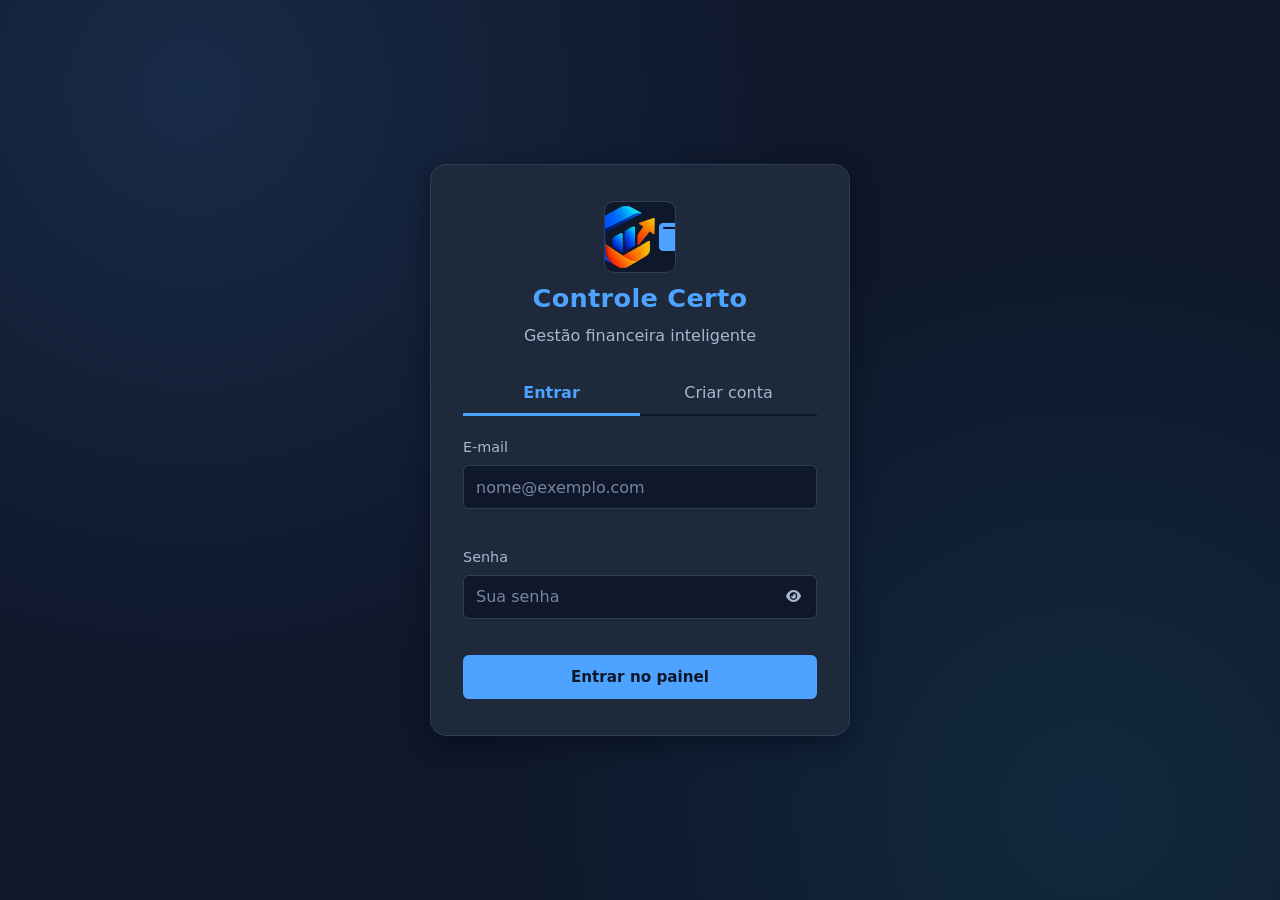
==== galeria.html @ 4094d582 "Add files via upload" ====
<!DOCTYPE html>
<html lang="pt-BR">
<head>
    <meta charset="UTF-8">
    <meta name="viewport" content="width=device-width, initial-scale=1.0">
    <meta name="description" content="Galeria de ilustrações sobre economia, planejamento e investimentos do Controle Certo.">
    <meta name="theme-color" content="#0F172A">
    <title>Galeria - Controle Certo</title>
    <link rel="icon" href="assets/logo.png" type="image/png">
    <link rel="stylesheet" href="cc.css">
    <link rel="stylesheet" href="https://cdnjs.cloudflare.com/ajax/libs/font-awesome/6.4.0/css/all.min.css">
</head>
<body data-pagina="galeria" data-protegida="true">

    <a class="skip-link" href="#conteudo">Pular para o conteúdo</a>
    
        <!-- ========== CABEÇALHO E MENU (igual em todas as páginas) ========== -->
        <header class="cabecalho">
            <div class="cabecalho__interno">
                <a class="marca" href="index.html" aria-label="Controle Certo - ir para o painel">
                    <!-- LOGOTIPO: a imagem do logotipo fica em assets/logo.png (512x512) -->
                    <span class="marca__logo">
                        <img class="marca__img" src="assets/logo.png" alt="" width="44" height="44">
                        <i class="fa-solid fa-wallet marca__icone" aria-hidden="true"></i>
                    </span>
                    <span class="marca__nome">Controle Certo</span>
                </a>
    
                <button type="button" class="menu-btn" id="menu-btn"
                        aria-expanded="false" aria-controls="menu-principal" aria-label="Abrir menu">
                    <i class="fa-solid fa-bars" aria-hidden="true"></i>
                </button>
    
                <nav id="menu-principal" class="menu" aria-label="Navegação principal">
                    <div class="menu__topo">
                        <span>Menu</span>
                        <button type="button" class="menu-btn" id="menu-fechar" aria-label="Fechar menu">
                            <i class="fa-solid fa-xmark" aria-hidden="true"></i>
                        </button>
                    </div>
    
                    <ul class="menu__lista">
                        <li><a class="menu__link" href="index.html"><i class="fa-solid fa-chart-line" aria-hidden="true"></i> Painel</a></li>
                        <li><a class="menu__link" href="metas.html"><i class="fa-solid fa-bullseye" aria-hidden="true"></i> Metas</a></li>
                        <li><a class="menu__link" href="relatorios.html"><i class="fa-solid fa-chart-pie" aria-hidden="true"></i> Relatórios</a></li>
                        <li><a class="menu__link" href="galeria.html" aria-current="page"><i class="fa-solid fa-images" aria-hidden="true"></i> Galeria</a></li>
                        <li><a class="menu__link" href="sobre.html"><i class="fa-solid fa-circle-info" aria-hidden="true"></i> Sobre</a></li>
                    </ul>
    
                    <div class="menu__usuario">
                        <span class="avatar" data-avatar><i class="fa-solid fa-user" aria-hidden="true"></i></span>
                        <span class="menu__nome" data-nome-usuario>Visitante</span>
                        <button type="button" class="btn btn--secundario btn--pequeno" data-acao="sair">
                            <i class="fa-solid fa-right-from-bracket" aria-hidden="true"></i> Sair
                        </button>
                    </div>
                </nav>
            </div>
        </header>
        <div class="overlay" id="overlay"></div>

    <!-- ========== CONTEÚDO ========== -->
    <main id="conteudo">

        <div class="pagina-titulo">
            <h1>Galeria</h1>
            <p>Ilustrações sobre economia, planejamento e investimentos. Clique em uma imagem para ampliar e use as setas do teclado para navegar.</p>
        </div>

        <section aria-labelledby="titulo-galeria">
            <h2 id="titulo-galeria">Imagens</h2>

            <div class="filtros" role="group" aria-label="Filtrar imagens por categoria">
                <button type="button" class="filtro" data-filtro="todas" aria-pressed="true">Todas</button>
                <button type="button" class="filtro" data-filtro="economia" aria-pressed="false">Economia</button>
                <button type="button" class="filtro" data-filtro="planejamento" aria-pressed="false">Planejamento</button>
                <button type="button" class="filtro" data-filtro="investimentos" aria-pressed="false">Investimentos</button>
            </div>

            <p class="texto-suave" id="status-galeria" aria-live="polite"></p>

            <ul class="galeria" id="galeria"></ul>

            <noscript>
                <p class="alerta alerta--info">A galeria precisa do JavaScript ativado para ser exibida.</p>
            </noscript>
        </section>

    </main>

    <footer class="rodape">
        <p>&copy; <span data-ano></span> Controle Certo &middot; Projeto acadêmico de gestão financeira</p>
    </footer>

    <!-- ========== LIGHTBOX (imagem ampliada) ========== -->
    <div class="lightbox" id="lightbox" role="dialog" aria-modal="true" aria-labelledby="lightbox-titulo">
        <button type="button" class="btn btn--secundario lightbox__fechar" id="lightbox-fechar">
            <i class="fa-solid fa-xmark" aria-hidden="true"></i> Fechar
        </button>

        <img class="lightbox__img" id="lightbox-img" src="" alt="">

        <p class="lightbox__legenda">
            <strong id="lightbox-titulo"></strong><br>
            <span class="texto-suave" id="lightbox-descricao"></span>
        </p>

        <div class="lightbox__controles">
            <button type="button" class="btn btn--secundario" id="lightbox-anterior" aria-label="Imagem anterior">
                <i class="fa-solid fa-chevron-left" aria-hidden="true"></i>
            </button>
            <span class="lightbox__contador" id="lightbox-contador" aria-live="polite"></span>
            <button type="button" class="btn btn--secundario" id="lightbox-proxima" aria-label="Próxima imagem">
                <i class="fa-solid fa-chevron-right" aria-hidden="true"></i>
            </button>
        </div>
    </div>

    <script src="cc.js"></script>
    <script src="galeria.js"></script>
</body>
</html>
---- cc.css ----
/* =========================================================
   CONTROLE CERTO - Folha de estilos global
   Tema escuro em azul-marinho (sem verde em nenhum elemento)

   Índice
   01. Variáveis (design tokens)
   02. Reset e base
   03. Acessibilidade (skip link, foco, texto oculto)
   04. Cabeçalho, logotipo e menu responsivo
   05. Layout (main, títulos, grids, cards)
   06. Formulários
   07. Botões
   08. Alertas e mensagens
   09. Tabelas
   10. Painel (resumo, gráfico)
   11. Metas (barra de progresso)
   12. Relatórios e dicas
   13. Galeria e lightbox
   14. Login / cadastro
   15. Perfil e página Sobre
   16. Rodapé
   17. Responsividade
   18. Preferências do usuário (movimento reduzido)
   ========================================================= */

/* ---------- 01. VARIÁVEIS ---------- */
:root {
    /* Fundos */
    --cor-fundo: #0F172A;
    --cor-fundo-profundo: #0A1020;
    --cor-superficie: #1E293B;
    --cor-superficie-alta: #273449;

    /* Bordas e texto */
    --cor-borda: #2F3E57;
    --cor-texto: #F8FAFC;
    --cor-texto-suave: #A9B6CE;

    /* Acentos (todos em azul/ciano) */
    --cor-primaria: #4DA3FF;
    --cor-primaria-forte: #2F86E6;
    --cor-destaque: #22C7F2;
    --cor-indigo: #8B9CFF;

    /* Estados */
    --cor-perigo: #FF6B6B;
    --cor-aviso: #FFCC00;

    /* Forma e espaço */
    --raio-p: 6px;
    --raio-m: 10px;
    --raio-g: 16px;
    --sombra: 0 8px 24px rgba(2, 6, 23, 0.45);
    --altura-cabecalho: 68px;
    --largura-max: 1200px;

    /* Tipografia */
    --fonte: "Segoe UI", system-ui, -apple-system, "Helvetica Neue", Arial, sans-serif;

    color-scheme: dark;
}

/* ---------- 02. RESET E BASE ---------- */
*,
*::before,
*::after {
    box-sizing: border-box;
}

html {
    scroll-behavior: smooth;
    -webkit-text-size-adjust: 100%;
}

body {
    margin: 0;
    min-height: 100vh;
    display: flex;
    flex-direction: column;
    background-color: var(--cor-fundo);
    color: var(--cor-texto);
    font-family: var(--fonte);
    font-size: 1rem;
    line-height: 1.6;
}

body.menu-aberto {
    overflow: hidden;
}

img,
svg {
    max-width: 100%;
    display: block;
}

h1, h2, h3 {
    line-height: 1.25;
    margin: 0 0 0.6em;
}

h1 { font-size: clamp(1.6rem, 4vw, 2.2rem); }
h2 { font-size: clamp(1.25rem, 3vw, 1.6rem); }
h3 { font-size: 1.1rem; }

p {
    margin: 0 0 1em;
}

a {
    color: var(--cor-primaria);
}

a:hover {
    color: var(--cor-destaque);
}

ul {
    margin: 0;
    padding: 0;
}

/* ---------- 03. ACESSIBILIDADE ---------- */
.skip-link {
    position: absolute;
    left: 12px;
    top: -60px;
    z-index: 2000;
    background: var(--cor-primaria);
    color: var(--cor-fundo);
    padding: 10px 16px;
    border-radius: var(--raio-p);
    font-weight: 700;
    text-decoration: none;
    transition: top 0.2s;
}

.skip-link:focus {
    top: 12px;
}

:focus-visible {
    outline: 3px solid var(--cor-destaque);
    outline-offset: 2px;
}

.sr-only {
    position: absolute;
    width: 1px;
    height: 1px;
    margin: -1px;
    padding: 0;
    overflow: hidden;
    clip: rect(0, 0, 0, 0);
    white-space: nowrap;
    border: 0;
}

/* ---------- 04. CABEÇALHO, LOGOTIPO E MENU ---------- */
.cabecalho {
    position: sticky;
    top: 0;
    z-index: 1000;
    background-color: var(--cor-superficie);
    border-bottom: 1px solid var(--cor-borda);
    box-shadow: inset 0 -3px 0 var(--cor-primaria);
}

.cabecalho__interno {
    max-width: var(--largura-max);
    margin: 0 auto;
    min-height: var(--altura-cabecalho);
    padding: 8px 24px;
    display: flex;
    align-items: center;
    justify-content: space-between;
    gap: 16px;
}

/* Logotipo: espaço para a imagem feita no Canva (assets/logo.png) */
.marca {
    display: inline-flex;
    align-items: center;
    gap: 12px;
    text-decoration: none;
    color: var(--cor-texto);
}

.marca:hover {
    color: var(--cor-texto);
}

.marca__logo {
    width: 44px;
    height: 44px;
    flex-shrink: 0;
    display: flex;
    align-items: center;
    justify-content: center;
    border-radius: var(--raio-m);
    background-color: var(--cor-fundo);
    border: 1px solid var(--cor-borda);
    overflow: hidden;
}

.marca__img {
    width: 100%;
    height: 100%;
    object-fit: contain;
}

.marca__icone {
    display: none;
    color: var(--cor-primaria);
    font-size: 1.4rem;
}

/* Aparece quando assets/logo.png ainda não existe */
.marca--sem-imagem .marca__img {
    display: none;
}

.marca--sem-imagem .marca__icone {
    display: block;
}

.marca__nome {
    margin: 0;
    font-size: 1.3rem;
    font-weight: 800;
    letter-spacing: 0.3px;
    color: var(--cor-primaria);
}

/* Botão hambúrguer */
.menu-btn {
    display: none;
    align-items: center;
    justify-content: center;
    width: 46px;
    height: 46px;
    padding: 0;
    background: transparent;
    color: var(--cor-primaria);
    font-size: 1.5rem;
    border: 1px solid var(--cor-borda);
    border-radius: var(--raio-m);
    cursor: pointer;
}

.menu-btn:hover {
    background: var(--cor-fundo);
    color: var(--cor-destaque);
}

/* Navegação (desktop = horizontal) */
.menu {
    display: flex;
    align-items: center;
    gap: 20px;
}

.menu__topo {
    display: none;
}

.menu__lista {
    list-style: none;
    display: flex;
    align-items: center;
    gap: 4px;
}

.menu__link {
    display: inline-flex;
    align-items: center;
    gap: 8px;
    padding: 10px 14px;
    color: var(--cor-texto);
    text-decoration: none;
    border-radius: var(--raio-p);
    font-size: 0.95rem;
    transition: background-color 0.2s, color 0.2s;
}

.menu__link i {
    color: var(--cor-primaria);
}

.menu__link:hover {
    background-color: var(--cor-fundo);
    color: var(--cor-destaque);
}

.menu__link[aria-current="page"] {
    background-color: var(--cor-fundo);
    color: var(--cor-primaria);
    font-weight: 700;
    box-shadow: inset 0 -2px 0 var(--cor-primaria);
}

.menu__usuario {
    display: flex;
    align-items: center;
    gap: 12px;
    padding-left: 20px;
    border-left: 1px solid var(--cor-borda);
}

.menu__nome {
    max-width: 140px;
    overflow: hidden;
    text-overflow: ellipsis;
    white-space: nowrap;
    font-size: 0.9rem;
    color: var(--cor-texto-suave);
}

.avatar {
    width: 38px;
    height: 38px;
    flex-shrink: 0;
    display: flex;
    align-items: center;
    justify-content: center;
    border-radius: 50%;
    background-color: var(--cor-fundo);
    border: 2px solid var(--cor-primaria);
    color: var(--cor-primaria);
    overflow: hidden;
}

.avatar img {
    width: 100%;
    height: 100%;
    object-fit: cover;
}

.avatar--grande {
    width: 110px;
    height: 110px;
    font-size: 2.6rem;
}

.overlay {
    display: none;
    position: fixed;
    inset: 0;
    z-index: 900;
    background-color: rgba(2, 6, 23, 0.65);
}

.overlay.visivel {
    display: block;
}

/* ---------- 05. LAYOUT ---------- */
main {
    flex: 1;
    width: 100%;
    max-width: var(--largura-max);
    margin: 0 auto;
    padding: 32px 24px 48px;
}

.pagina-titulo {
    margin-bottom: 24px;
}

.pagina-titulo p {
    color: var(--cor-texto-suave);
    max-width: 65ch;
    margin: 0;
}

section,
.card {
    background-color: var(--cor-superficie);
    border: 1px solid var(--cor-borda);
    border-radius: var(--raio-g);
    padding: 24px;
    margin-bottom: 24px;
}

.card--borda-azul   { border-top: 4px solid var(--cor-primaria); }
.card--borda-ciano  { border-top: 4px solid var(--cor-destaque); }
.card--borda-indigo { border-top: 4px solid var(--cor-indigo); }

.grid-auto {
    display: grid;
    grid-template-columns: repeat(auto-fit, minmax(280px, 1fr));
    gap: 20px;
}

.grid-auto > .card {
    margin-bottom: 0;
}

.linha {
    display: flex;
    flex-wrap: wrap;
    align-items: center;
    justify-content: space-between;
    gap: 16px;
}

.texto-suave {
    color: var(--cor-texto-suave);
}

.vazio {
    text-align: center;
    padding: 28px 12px;
    color: var(--cor-texto-suave);
    border: 1px dashed var(--cor-borda);
    border-radius: var(--raio-m);
}

/* ---------- 06. FORMULÁRIOS ---------- */
.form-linha {
    display: flex;
    flex-wrap: wrap;
    gap: 12px;
    align-items: flex-end;
}

.form-linha--renda input {
    flex: 1 1 140px;
}

.campo {
    display: flex;
    flex-direction: column;
    gap: 6px;
    flex: 1 1 180px;
    min-width: 0;
}

.campo label {
    font-size: 0.9rem;
    color: var(--cor-texto-suave);
}

input,
select,
textarea {
    width: 100%;
    font-family: inherit;
    font-size: 1rem;
    background-color: var(--cor-fundo);
    color: var(--cor-texto);
    border: 1px solid var(--cor-borda);
    border-radius: var(--raio-p);
    padding: 11px 12px;
    min-height: 44px;
}

textarea {
    min-height: 120px;
    resize: vertical;
}

input::placeholder,
textarea::placeholder {
    color: #7886A0;
}

input:focus,
select:focus,
textarea:focus {
    outline: none;
    border-color: var(--cor-primaria);
    box-shadow: 0 0 0 3px rgba(77, 163, 255, 0.3);
}

input[type="checkbox"] {
    width: 20px;
    height: 20px;
    min-height: 0;
    padding: 0;
    accent-color: var(--cor-primaria);
    cursor: pointer;
}

.campo--check {
    flex: 0 0 auto;
    flex-direction: row;
    align-items: center;
    min-height: 44px;
}

.campo--check label {
    cursor: pointer;
}

.campo--filtro {
    flex: 0 1 260px;
}

.campo-erro {
    min-height: 1.2em;
    margin: 0;
    font-size: 0.85rem;
    color: var(--cor-perigo);
}

.campo__ajuda {
    margin: 0;
    font-size: 0.82rem;
    color: var(--cor-texto-suave);
}

input[aria-invalid="true"] {
    border-color: var(--cor-perigo);
}

.campo-senha {
    position: relative;
    display: flex;
}

.campo-senha input {
    padding-right: 50px;
}

.campo-senha__ver {
    position: absolute;
    top: 50%;
    right: 4px;
    transform: translateY(-50%);
    width: 40px;
    height: 40px;
    display: flex;
    align-items: center;
    justify-content: center;
    background: transparent;
    color: var(--cor-texto-suave);
    border: 0;
    border-radius: var(--raio-p);
    cursor: pointer;
}

.campo-senha__ver:hover {
    color: var(--cor-primaria);
}

.input-arquivo {
    position: absolute;
    width: 1px;
    height: 1px;
    opacity: 0;
    overflow: hidden;
}

.input-arquivo:focus-visible + .btn {
    outline: 3px solid var(--cor-destaque);
    outline-offset: 2px;
}

/* ---------- 07. BOTÕES ---------- */
.btn,
button {
    font-family: inherit;
}

.btn {
    display: inline-flex;
    align-items: center;
    justify-content: center;
    gap: 8px;
    min-height: 44px;
    padding: 10px 18px;
    background-color: var(--cor-primaria);
    color: var(--cor-fundo);
    font-size: 0.95rem;
    font-weight: 700;
    text-decoration: none;
    border: 1px solid transparent;
    border-radius: var(--raio-p);
    cursor: pointer;
    transition: background-color 0.2s, color 0.2s, border-color 0.2s;
}

.btn:hover {
    background-color: var(--cor-destaque);
    color: var(--cor-fundo);
}

.btn--secundario {
    background-color: transparent;
    color: var(--cor-primaria);
    border-color: var(--cor-primaria);
}

.btn--secundario:hover {
    background-color: var(--cor-primaria);
    color: var(--cor-fundo);
}

.btn--perigo {
    background-color: transparent;
    color: var(--cor-perigo);
    border-color: var(--cor-perigo);
}

.btn--perigo:hover {
    background-color: var(--cor-perigo);
    color: var(--cor-fundo);
}

.btn--pequeno {
    min-height: 36px;
    padding: 6px 12px;
    font-size: 0.85rem;
}

.btn--bloco {
    width: 100%;
}

.btn:disabled {
    opacity: 0.5;
    cursor: not-allowed;
}

/* ---------- 08. ALERTAS ---------- */
.alerta {
    padding: 12px 16px;
    margin-bottom: 16px;
    border-radius: var(--raio-p);
    border-left: 4px solid;
    font-size: 0.95rem;
}

.alerta[hidden] {
    display: none;
}

.alerta--erro {
    background-color: rgba(255, 107, 107, 0.12);
    border-color: var(--cor-perigo);
    color: #FFB3B3;
}

.alerta--sucesso {
    background-color: rgba(34, 199, 242, 0.12);
    border-color: var(--cor-destaque);
    color: #A6EBFA;
}

.alerta--info {
    background-color: rgba(77, 163, 255, 0.12);
    border-color: var(--cor-primaria);
    color: #BBDAFF;
}

/* Aviso flutuante (toast) */
.toast {
    position: fixed;
    left: 50%;
    bottom: 24px;
    z-index: 3000;
    max-width: calc(100% - 32px);
    padding: 12px 20px;
    background-color: var(--cor-superficie-alta);
    color: var(--cor-texto);
    border: 1px solid var(--cor-primaria);
    border-radius: var(--raio-m);
    box-shadow: var(--sombra);
    transform: translate(-50%, 24px);
    opacity: 0;
    pointer-events: none;
    transition: opacity 0.25s, transform 0.25s;
}

.toast.visivel {
    opacity: 1;
    transform: translate(-50%, 0);
}

.toast--erro {
    border-color: var(--cor-perigo);
}

/* ---------- 09. TABELAS ---------- */
.tabela-wrap {
    overflow-x: auto;
}

table {
    width: 100%;
    border-collapse: collapse;
    margin-top: 12px;
}

th,
td {
    padding: 12px;
    text-align: left;
    border-bottom: 1px solid var(--cor-borda);
}

th {
    font-size: 0.85rem;
    color: var(--cor-texto-suave);
    font-weight: 600;
}

tbody tr:hover {
    background-color: rgba(15, 23, 42, 0.5);
}

/* ---------- 10. PAINEL ---------- */
.resumo-grade {
    display: grid;
    grid-template-columns: repeat(auto-fit, minmax(200px, 1fr));
    gap: 16px;
    margin-top: 20px;
}

.resumo-item {
    background-color: var(--cor-fundo);
    border: 1px solid var(--cor-borda);
    border-radius: var(--raio-m);
    padding: 16px 18px;
}

.resumo-item__rotulo {
    margin: 0 0 4px;
    font-size: 0.9rem;
    color: var(--cor-texto-suave);
}

.resumo-item__valor {
    margin: 0;
    font-size: clamp(1.3rem, 3.5vw, 1.8rem);
    font-weight: 800;
    overflow-wrap: anywhere;
}

.resumo-item__nota {
    margin: 4px 0 0;
    font-size: 0.8rem;
    color: var(--cor-texto-suave);
}

.resumo-item--destaque {
    border-color: var(--cor-primaria);
}

.saldo-positivo { color: var(--cor-destaque); }
.saldo-negativo { color: var(--cor-perigo); }

.form-grade {
    display: grid;
    grid-template-columns: repeat(auto-fit, minmax(180px, 1fr));
    gap: 12px 16px;
}

.form-acoes {
    display: flex;
    flex-wrap: wrap;
    align-items: center;
    justify-content: space-between;
    gap: 16px;
    margin-top: 8px;
}

.etiqueta {
    display: inline-block;
    padding: 2px 10px;
    font-size: 0.8rem;
    color: var(--cor-texto-suave);
    background-color: var(--cor-fundo);
    border: 1px solid var(--cor-borda);
    border-radius: 999px;
    white-space: nowrap;
}

.etiqueta--destaque {
    color: var(--cor-primaria);
    border-color: var(--cor-primaria);
}

.valor-despesa {
    font-weight: 700;
    white-space: nowrap;
}

.bloco-renda {
    background-color: var(--cor-fundo);
    border: 1px solid var(--cor-borda);
    border-radius: var(--raio-m);
    padding: 16px;
    min-width: min(100%, 320px);
}

.grafico-wrap {
    position: relative;
    max-width: 420px;
    margin: 20px auto 0;
}

/* ---------- 11. METAS ---------- */
.lista-metas {
    display: flex;
    flex-direction: column;
    gap: 16px;
}

.meta {
    background-color: var(--cor-fundo);
    border: 1px solid var(--cor-borda);
    border-radius: var(--raio-m);
    padding: 18px;
}

.meta__topo {
    display: flex;
    flex-wrap: wrap;
    justify-content: space-between;
    gap: 8px;
    margin-bottom: 12px;
}

.meta__nome {
    margin: 0;
    font-weight: 700;
    font-size: 1.05rem;
    overflow-wrap: anywhere;
}

.meta__valores {
    color: var(--cor-primaria);
    font-weight: 700;
}

.progresso {
    height: 14px;
    background-color: var(--cor-superficie);
    border-radius: 999px;
    overflow: hidden;
    margin-bottom: 8px;
}

.progresso__barra {
    height: 100%;
    background: linear-gradient(90deg, var(--cor-primaria-forte), var(--cor-destaque));
    border-radius: 999px;
    transition: width 0.5s ease;
}

.meta__rodape {
    display: flex;
    flex-wrap: wrap;
    align-items: center;
    justify-content: space-between;
    gap: 12px;
}

.meta__percentual {
    font-size: 0.9rem;
    color: var(--cor-texto-suave);
}

.meta__acoes {
    display: flex;
    gap: 8px;
}

.form-guardar {
    display: flex;
    flex-wrap: wrap;
    gap: 8px;
}

.form-guardar input {
    width: 150px;
    min-height: 36px;
    padding: 6px 10px;
}

.meta .campo-erro {
    margin-top: 8px;
}

.meta .campo-erro:empty {
    display: none;
}

.meta__concluida {
    color: var(--cor-destaque);
    font-weight: 700;
}

/* ---------- 12. RELATÓRIOS E DICAS ---------- */
.relatorio-item {
    display: flex;
    justify-content: space-between;
    gap: 12px;
    padding: 12px 0;
    border-bottom: 1px dashed var(--cor-borda);
}

.relatorio-item__nome {
    color: var(--cor-texto-suave);
    overflow-wrap: anywhere;
}

.relatorio-item__nome i {
    color: var(--cor-destaque);
    margin-right: 8px;
}

.relatorio-item__valor {
    color: var(--cor-perigo);
    white-space: nowrap;
}

.relatorio-total {
    display: flex;
    justify-content: space-between;
    margin-top: 16px;
    padding-top: 14px;
    border-top: 1px solid var(--cor-primaria);
    font-size: 1.15rem;
    font-weight: 700;
}

.relatorio-total span:first-child {
    color: var(--cor-primaria);
}

.relatorio-total span:last-child {
    color: var(--cor-perigo);
}

.dica__valor {
    background-color: var(--cor-fundo);
    border-radius: var(--raio-p);
    padding: 12px;
    margin-top: 12px;
}

.dica__valor small {
    display: block;
    color: var(--cor-texto-suave);
}

.dica__valor strong {
    font-size: 1.3rem;
}

.dica__icone {
    margin-right: 8px;
}

.dica__barra {
    margin-top: 14px;
}

.progresso__barra--excedido {
    background: var(--cor-perigo);
}

.dica__status {
    margin: 0;
    font-weight: 600;
}

.dica__status i {
    margin-right: 6px;
}

.dica__status--ok     { color: var(--cor-destaque); }
.dica__status--alerta { color: var(--cor-perigo); }

.cor-azul   { color: var(--cor-primaria); }
.cor-ciano  { color: var(--cor-destaque); }
.cor-indigo { color: var(--cor-indigo); }

/* ---------- 13. GALERIA E LIGHTBOX ---------- */
.filtros {
    display: flex;
    flex-wrap: wrap;
    gap: 8px;
    margin-bottom: 20px;
}

.filtro {
    min-height: 40px;
    padding: 8px 16px;
    background-color: var(--cor-fundo);
    color: var(--cor-texto);
    border: 1px solid var(--cor-borda);
    border-radius: 999px;
    cursor: pointer;
    font-size: 0.9rem;
    transition: background-color 0.2s, border-color 0.2s;
}

.filtro:hover {
    border-color: var(--cor-primaria);
}

.filtro[aria-pressed="true"] {
    background-color: var(--cor-primaria);
    border-color: var(--cor-primaria);
    color: var(--cor-fundo);
    font-weight: 700;
}

.galeria {
    list-style: none;
    display: grid;
    grid-template-columns: repeat(auto-fill, minmax(240px, 1fr));
    gap: 20px;
}

.galeria__item[hidden] {
    display: none;
}

.galeria__figura {
    margin: 0;
    background-color: var(--cor-fundo);
    border: 1px solid var(--cor-borda);
    border-radius: var(--raio-m);
    overflow: hidden;
    transition: border-color 0.2s;
}

.galeria__figura:hover {
    border-color: var(--cor-primaria);
}

.galeria__abrir {
    display: block;
    width: 100%;
    padding: 0;
    background: none;
    border: 0;
    cursor: zoom-in;
    color: inherit;
    text-align: left;
}

.galeria__img {
    width: 100%;
    aspect-ratio: 4 / 3;
    object-fit: cover;
    background-color: var(--cor-superficie-alta);
}

.galeria__legenda {
    padding: 12px 14px;
}

.galeria__legenda strong {
    display: block;
}

.galeria__legenda small {
    color: var(--cor-texto-suave);
}

.lightbox {
    display: none;
    position: fixed;
    inset: 0;
    z-index: 2500;
    padding: 24px;
    background-color: rgba(2, 6, 23, 0.92);
    align-items: center;
    justify-content: center;
    flex-direction: column;
    gap: 14px;
}

.lightbox.aberto {
    display: flex;
}

.lightbox__img {
    max-width: min(100%, 960px);
    max-height: 70vh;
    width: auto;
    height: auto;
    border-radius: var(--raio-m);
    border: 1px solid var(--cor-borda);
    background-color: var(--cor-superficie);
}

.lightbox__legenda {
    text-align: center;
    max-width: 60ch;
    margin: 0;
}

.lightbox__controles {
    display: flex;
    align-items: center;
    gap: 12px;
}

.lightbox__contador {
    color: var(--cor-texto-suave);
    min-width: 70px;
    text-align: center;
}

body.lightbox-aberto {
    overflow: hidden;
}

.lightbox__fechar {
    position: absolute;
    top: 16px;
    right: 16px;
}

/* ---------- 14. LOGIN / CADASTRO ---------- */
.auth-pagina {
    min-height: 100vh;
    display: flex;
    align-items: center;
    justify-content: center;
    padding: 24px;
    background:
        radial-gradient(circle at 15% 10%, rgba(77, 163, 255, 0.14), transparent 45%),
        radial-gradient(circle at 85% 90%, rgba(34, 199, 242, 0.1), transparent 45%),
        var(--cor-fundo);
}

.auth-caixa {
    flex: none;
    width: 100%;
    max-width: 420px;
    margin: 0;
    background-color: var(--cor-superficie);
    border: 1px solid var(--cor-borda);
    border-radius: var(--raio-g);
    padding: 36px 32px;
    box-shadow: var(--sombra);
}

.auth-cabecalho {
    text-align: center;
    margin-bottom: 24px;
}

.auth-cabecalho .marca {
    flex-direction: column;
    gap: 10px;
}

.auth-cabecalho .marca__logo {
    width: 72px;
    height: 72px;
}

.auth-cabecalho .marca__icone {
    font-size: 2rem;
}

.auth-cabecalho .marca__nome {
    font-size: 1.6rem;
}

.auth-cabecalho p {
    margin: 8px 0 0;
    color: var(--cor-texto-suave);
}

.abas {
    display: flex;
    margin-bottom: 20px;
    border-bottom: 2px solid var(--cor-fundo);
}

.aba {
    flex: 1;
    min-height: 44px;
    padding: 10px;
    background: transparent;
    color: var(--cor-texto-suave);
    border: 0;
    border-bottom: 3px solid transparent;
    margin-bottom: -2px;
    cursor: pointer;
    font-size: 1rem;
}

.aba:hover {
    color: var(--cor-texto);
}

.aba[aria-selected="true"] {
    color: var(--cor-primaria);
    border-bottom-color: var(--cor-primaria);
    font-weight: 700;
}

.auth-form .campo {
    margin-bottom: 14px;
}

.auth-form[hidden] {
    display: none;
}

.forca-senha {
    height: 6px;
    border-radius: 999px;
    background-color: var(--cor-fundo);
    overflow: hidden;
}

.forca-senha__barra {
    height: 100%;
    width: 0;
    background-color: var(--cor-perigo);
    transition: width 0.3s, background-color 0.3s;
}

.forca-senha__barra[data-nivel="2"] { background-color: var(--cor-aviso); }
.forca-senha__barra[data-nivel="3"] { background-color: var(--cor-primaria); }
.forca-senha__barra[data-nivel="4"] { background-color: var(--cor-destaque); }

/* ---------- 15. PERFIL E SOBRE ---------- */
.perfil-editar {
    display: flex;
    flex-direction: column;
    align-items: center;
    gap: 14px;
    margin-bottom: 24px;
}

.sobre-hero {
    display: grid;
    grid-template-columns: 1.2fr 1fr;
    gap: 24px;
    align-items: start;
}

.sobre-lista {
    list-style: none;
    display: grid;
    gap: 12px;
}

.sobre-lista li {
    display: flex;
    gap: 12px;
    align-items: flex-start;
}

.sobre-lista i {
    color: var(--cor-primaria);
    margin-top: 5px;
    width: 20px;
    text-align: center;
}

.contato-info {
    list-style: none;
    display: grid;
    gap: 12px;
    margin-bottom: 8px;
}

.contato-info i {
    color: var(--cor-destaque);
    width: 24px;
}

/* ---------- 16. RODAPÉ ---------- */
.rodape {
    background-color: var(--cor-fundo-profundo);
    border-top: 1px solid var(--cor-borda);
    padding: 20px 24px;
    text-align: center;
    color: var(--cor-texto-suave);
    font-size: 0.9rem;
}

.rodape p {
    margin: 0;
}

/* ---------- 17. RESPONSIVIDADE ---------- */
@media (max-width: 900px) {
    .menu-btn {
        display: inline-flex;
    }

    /* Menu vira painel lateral deslizante */
    .menu {
        position: fixed;
        top: 0;
        right: 0;
        z-index: 1100;
        width: min(300px, 86vw);
        height: 100vh;
        height: 100dvh;
        flex-direction: column;
        align-items: stretch;
        justify-content: flex-start;
        gap: 0;
        background-color: var(--cor-superficie);
        border-left: 1px solid var(--cor-borda);
        box-shadow: -8px 0 24px rgba(2, 6, 23, 0.6);
        overflow-y: auto;
        transform: translateX(100%);
        visibility: hidden;
        transition: transform 0.3s ease, visibility 0.3s;
    }

    .menu.aberto {
        transform: translateX(0);
        visibility: visible;
    }

    .menu__topo {
        display: flex;
        align-items: center;
        justify-content: space-between;
        padding: 16px 20px;
        border-bottom: 1px solid var(--cor-borda);
        font-weight: 800;
        color: var(--cor-primaria);
    }

    .menu__lista {
        flex-direction: column;
        align-items: stretch;
        gap: 0;
        flex: 1;
    }

    .menu__link {
        display: flex;
        padding: 16px 20px;
        border-radius: 0;
        border-bottom: 1px solid var(--cor-borda);
        border-left: 4px solid transparent;
    }

    .menu__link[aria-current="page"] {
        border-left-color: var(--cor-primaria);
        box-shadow: none;
    }

    .menu__usuario {
        padding: 16px 20px;
        border-left: 0;
        border-top: 1px solid var(--cor-borda);
        flex-wrap: wrap;
    }

    .menu__nome {
        flex: 1;
        max-width: none;
        font-size: 1rem;
        color: var(--cor-texto);
    }
}

@media (max-width: 760px) {
    .sobre-hero {
        grid-template-columns: 1fr;
    }
}

@media (max-width: 640px) {
    main {
        padding: 20px 14px 36px;
    }

    .cabecalho__interno {
        padding: 8px 14px;
    }

    section,
    .card {
        padding: 18px;
    }

    .marca__nome {
        font-size: 1.1rem;
    }

    .auth-caixa {
        padding: 28px 20px;
    }

    .btn--mobile-bloco {
        width: 100%;
    }

    /* Tabelas viram cartões empilhados (usa data-label nas células) */
    .tabela-cartoes thead {
        position: absolute;
        width: 1px;
        height: 1px;
        overflow: hidden;
        clip: rect(0, 0, 0, 0);
    }

    .tabela-cartoes,
    .tabela-cartoes tbody,
    .tabela-cartoes tr,
    .tabela-cartoes td {
        display: block;
        width: 100%;
    }

    .tabela-cartoes tr {
        padding: 10px 0;
        border-bottom: 2px solid var(--cor-borda);
    }

    .tabela-cartoes td {
        display: flex;
        justify-content: space-between;
        gap: 12px;
        padding: 6px 4px;
        border: 0;
        text-align: right;
        overflow-wrap: anywhere;
    }

    .tabela-cartoes td::before {
        content: attr(data-label);
        color: var(--cor-texto-suave);
        font-size: 0.85rem;
        text-align: left;
        flex-shrink: 0;
    }

    .galeria {
        grid-template-columns: repeat(auto-fill, minmax(150px, 1fr));
        gap: 12px;
    }

    .lightbox {
        padding: 12px;
    }

    .lightbox__img {
        max-height: 60vh;
    }
}

/* ---------- 18. PREFERÊNCIAS DO USUÁRIO ---------- */
@media (prefers-reduced-motion: reduce) {
    *,
    *::before,
    *::after {
        animation-duration: 0.01ms !important;
        transition-duration: 0.01ms !important;
        scroll-behavior: auto !important;
    }
}
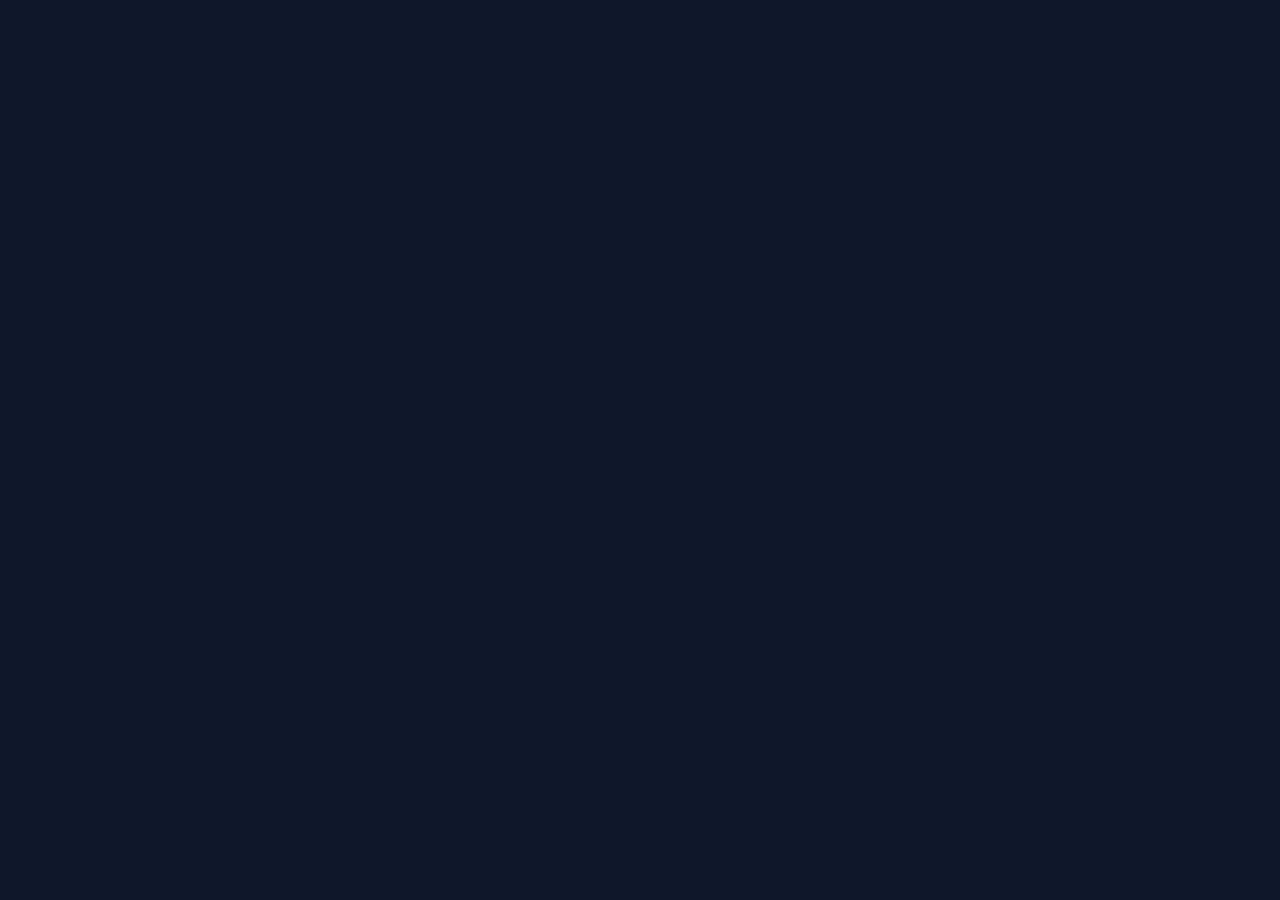
==== commit df9cbfc5: "Add files via upload" ====
--- a/galeria.html
+++ b/galeria.html
@@ -117,6 +117,7 @@
     </div>
 
     <script src="cc.js"></script>
+    <script type="module" src="nuvem.js"></script>
     <script src="galeria.js"></script>
 </body>
 </html>
--- a/cc.css
+++ b/cc.css
@@ -1227,6 +1227,50 @@
 .forca-senha__barra[data-nivel="3"] { background-color: var(--cor-primaria); }
 .forca-senha__barra[data-nivel="4"] { background-color: var(--cor-destaque); }
 
+/* Páginas protegidas ficam escondidas até o login ser confirmado */
+html.aguardando-sessao body {
+    visibility: hidden;
+}
+
+.erro-conexao {
+    position: fixed;
+    inset: 0;
+    z-index: 5000;
+    display: flex;
+    flex-direction: column;
+    align-items: center;
+    justify-content: center;
+    gap: 12px;
+    padding: 24px;
+    text-align: center;
+    background-color: var(--cor-fundo);
+    visibility: visible;
+}
+
+.abas[hidden] {
+    display: none;
+}
+
+.link-botao {
+    align-self: flex-start;
+    padding: 6px 0;
+    background: none;
+    border: 0;
+    color: var(--cor-primaria);
+    font-size: 0.9rem;
+    text-decoration: underline;
+    cursor: pointer;
+}
+
+.link-botao:hover {
+    color: var(--cor-destaque);
+}
+
+.auth-form__titulo {
+    margin: 0 0 8px;
+    font-size: 1.3rem;
+}
+
 /* ---------- 15. PERFIL E SOBRE ---------- */
 .perfil-editar {
     display: flex;
